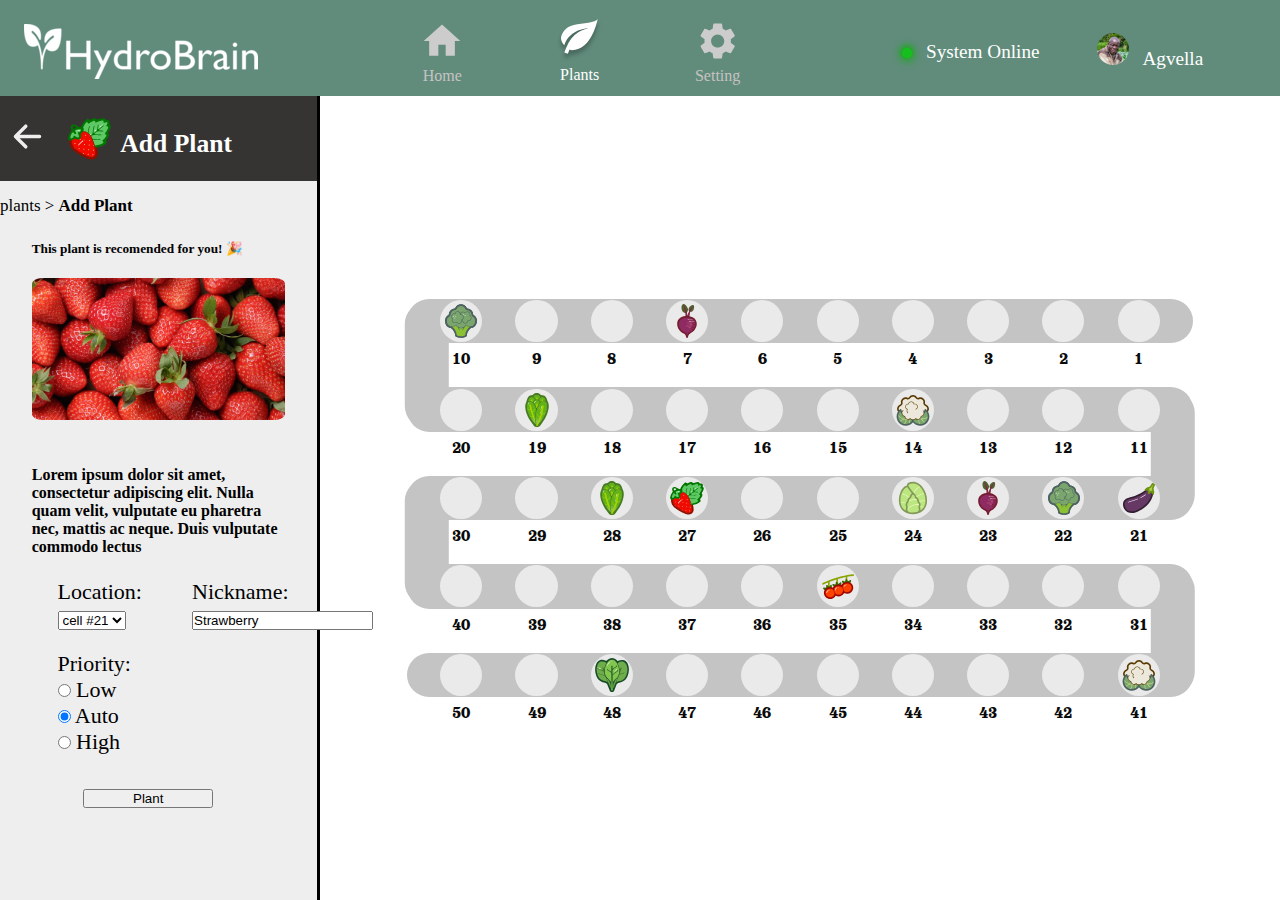
==== addPlant.html @ 0d83acbd "done - starting server tests" ====
<!DOCTYPE html>
<html lang="en">
<head>
    <meta charset="UTF-8">
    <link href="https://cdn.jsdelivr.net/npm/bootstrap@5.0.0-beta3/dist/css/bootstrap.min.css" rel="stylesheet" integrity="sha384-eOJMYsd53ii+scO/bJGFsiCZc+5NDVN2yr8+0RDqr0Ql0h+rP48ckxlpbzKgwra6" crossorigin="anonymous">
    <script src="https://ajax.googleapis.com/ajax/libs/jquery/3.6.0/jquery.min.js"></script>
    <meta http-equiv="X-UA-Compatible" content="IE=edge">
    <meta name="viewport" content="width=device-width, initial-scale=1.0">
    <link rel="stylesheet" href="css/style.css">
    <title>ADD PLANT</title>
</head>
<body>
    <section class="wrapper">
        <header> 
            <div class="burgerMenu">
                <div id="mySidenav" class="sidenav">
                    <a href="javascript:void(0)" class="closebtn" onclick="closeNav()">&times;</a>
                    <a href="home.html">Home</a>
                    <a class="selectedB" href="index.html">Plants</a>
                    <a href="#">Setting</a>
                    <section class= "userNameB">
                        <a href="#"><img src="images/Agvella.svg"> &nbsp; Agvella</a>
                         </section> 
                  </div>
                  
                  <span style="font-size:30px;cursor:pointer; color: white;" onclick="openNav()">&#9776;</span>
                  
                  </div> 
            <a href="home.html" id="logo"></a>
            <nav>
                <a href="home.html"><img src="images/home.svg"><br> Home</a>
                <a class="selected" href="index.html"> <img src="images/plants.svg"><br> Plants</a>
                <a  href="#"><img src="images/settings.svg"><br> Setting</a>
            </nav>
            <section class="userName">
                <section class="systemStatus">
                    <section class="circle"></section> &nbsp; System Online
                </section>
                <section ><a class="user" href="#"><img src="images/Agvella.svg"> &nbsp; Agvella</a></section>
            </section>  
        </header>
        <section class="sideContent column no-padding">
            <section class="sidebarTitle">
                <a href="index.html"> <img src="images/leftArrow.svg" alt="back"></a>
                <img class="plantIcon" src="images/strawberry.svg" alt="back">
                <h1 >Add Plant</h1>
                <a id="sideBarBtn"><img src="images/x.svg"></a>
            </section>
            <section class="breadcrumbsSection">
                <ol class="breadcrumbs">
                    <li class="breadcrumbsItem"><a href="index.html">plants</a></li>
                    <li class="breadcrumbsItem">Add Plant</li>
                </ol>
            </section>
            <section class="objectImage">
                <h5>This plant is recomended for you! 🎉</h5>
                <img  class="objectImage"src="images/Strawberries.png" alt="live photo" ><br> <br>
                <p><b>Lorem ipsum dolor sit amet, consectetur
                    adipiscing elit. Nulla quam velit, vulputate eu
                    pharetra nec, mattis ac neque. Duis vulputate
                    commodo lectus</b></p>
            </section>

            <!-- <section class="objectContent"> -->
                <form action="#" class="objectContent">
                    <span>Location:
                        <select class="form-select w-100" name="cellNum">
                            <option selected value="21">cell #21</option>
                            <option value="22">cell #22</option>
                            <option value="41">cell #41</option>
                            <option value="45">cell #45</option>
                        </select></span>    
                        <span> Nickname:
                            <input type="text" name="nickname" class="form-control w-100" id="floatingInput" value="Strawberry">
                        </span>
                        <span><label>Priority:</label><br><div class="form-check">
                            <input class="form-check-input" type="radio" name="flexRadioDefault" id="radioLow">
                            <label class="form-check-label" for="radioLow">
                                Low
                            </label>
                        </div>
                        <div class="form-check">
                            <input class="form-check-input" type="radio" name="flexRadioDefault" id="radioAuto" checked>
                            <label class="form-check-label" for="radioAuto">
                                Auto
                            </label>
                        </div>
                        <div class="form-check">
                            <input class="form-check-input" type="radio" name="flexRadioDefault" id="radioHigh">
                            <label class="form-check-label" for="radioHigh">
                                High
                            </label>
                        </div></span>
                        <section class="objectButtons">
                            <button type="submit" class="btn btn-success btn-lg w-100">Plant</button>
                        </section>
                </form>
            <!-- </section> -->

        </section>
        <main>
        <section class="mapContainer column">
            <section class="map">
                <div>
                    
                    <section class="pipe vertical" id="Pipe1"></section>
                    <section class="pipe vertical" id="Pipe2"></section>
                    <section class="pipe vertical" id="Pipe3"></section>
                    <section class="pipe vertical" id="Pipe4"></section>
                    <section class="pipe">
                        <section class="cell" id="10">
                            <a href="item.html?itemID=10">10</a>
                        </section>
                        <section class="cell" id="9">
                            <a href="item.html?itemID=9">9</a>
                        </section>
                        <section class="cell" id="8">
                            <a href="item.html?itemID=8">8</a>
                        </section>
                        <section class="cell" id="7">
                            <a href="item.html?itemID=7">7</a>
                        </section>
                        <section class="cell" id="6">
                            <a href="item.html?itemID=6">6</a>
                        </section>
                        <section class="cell" id="5">
                            <a href="item.html?itemID=5">5</a>
                        </section>
                        <section class="cell" id="4">
                            <a href="item.html?itemID=4">4</a>
                        </section>
                        <section class="cell" id="3">
                            <a href="item.html?itemID=3">3</a>
                        </section>
                        <section class="cell" id="2">
                            <a href="item.html?itemID=2">2</a>
                        </section>
                        <section class="cell" id="1">
                            <a href="item.html?itemID=1">1</a>
                        </section>
                    </section>
                    <section class="pipe">
                        <section class="cell">
                            <a href="item.html?itemID=20">20</a>
                        </section>
                        <section class="cell">
                            <a href="item.html?itemID=19">19</a>
                        </section>
                        <section class="cell">
                            <a href="item.html?itemID=18">18</a>
                        </section>
                        <section class="cell">
                            <a href="item.html?itemID=17">17</a>
                        </section>
                        <section class="cell">
                            <a href="item.html?itemID=16">16</a>
                        </section>
                        <section class="cell">
                            <a href="item.html?itemID=15">15</a>
                        </section>
                        <section class="cell">
                            <a href="item.html?itemID=14">14</a>
                        </section>
                        <section class="cell">
                            <a href="item.html?itemID=13">13</a>
                        </section>
                        <section class="cell">
                            <a href="item.html?itemID=12">12</a>
                        </section>
                        <section class="cell">
                            <a href="item.html?itemID=11">11</a>
                        </section>
                    </section>
                    <section class="pipe">
                        <section class="cell">
                            <a href="item.html?itemID=30">30</a>
                        </section>
                        <section class="cell">
                            <a href="item.html?itemID=29">29</a>
                        </section>
                        <section class="cell">
                            <a href="item.html?itemID=28">28</a>
                        </section>
                        <section class="cell">
                            <a href="item.html?itemID=27">27</a>
                        </section>
                        <section class="cell">
                            <a href="item.html?itemID=26">26</a>
                        </section>
                        <section class="cell" id="25">
                            <a href="item.html?itemID=25">25</a>
                        </section>
                        <section class="cell">
                            <a href="item.html?itemID=24">24</a>
                        </section>
                        <section class="cell">
                            <a href="item.html?itemID=23">23</a>
                        </section>
                        <section class="cell">
                            <a href="item.html?itemID=22">22</a>
                        </section>
                        <section class="cell">
                            <a href="item.html?itemID=21">21</a>
                        </section>
                    </section>
                    <section class="pipe">
                        <section class="cell" id="40">
                            <a href="item.html?itemID=40">40</a>
                        </section>
                        <section class="cell">
                            <a href="item.html?itemID=39">39</a>
                        </section>
                        <section class="cell">
                            <a href="item.html?itemID=38">38</a>
                        </section>
                        <section class="cell">
                            <a href="item.html?itemID=37">37</a>
                        </section>
                        <section class="cell">
                            <a href="item.html?itemID=36">36</a>
                        </section>
                        <section class="cell">
                            <a href="item.html?itemID=35">35</a>
                        </section>
                        <section class="cell">
                            <a href="item.html?itemID=34">34</a>
                        </section>
                        <section class="cell">
                            <a href="item.html?itemID=33">33</a>
                        </section>
                        <section class="cell">
                            <a href="item.html?itemID=32">32</a>
                        </section>
                        <section class="cell">
                            <a href="item.html?itemID=31">31</a>
                        </section>
                    </section>
                    <section class="pipe">
                        <section class="cell">
                            <a href="item.html?itemID=50">50</a>
                        </section>
                        <section class="cell">
                            <a href="item.html?itemID=49">49</a>
                        </section>
                        <section class="cell">
                            <a href="item.html?itemID=48">48</a>
                        </section>
                        <section class="cell">
                            <a href="item.html?itemID=47">47</a>
                        </section>
                        <section class="cell">
                            <a href="item.html?itemID=46">46</a>
                        </section>
                        <section class="cell">
                            <a href="item.html?itemID=45">45</a>
                        </section>
                        <section class="cell">
                            <a href="item.html?itemID=44">44</a>
                        </section>
                        <section class="cell">
                            <a href="item.html?itemID=43">43</a>
                        </section>
                        <section class="cell">
                            <a href="item.html?itemID=42">42</a>
                        </section>
                        <section class="cell">
                            <a href="item.html?itemID=41">41</a>
                        </section>
                    </section>

                </div>
            </section>
        </section>
        </main>
        <div class="clear"></div>
    </section>
    <script src="js/scripts.js"></script>
    <script src="https://code.jquery.com/jquery-3.2.1.slim.min.js" integrity="sha384-KJ3o2DKtIkvYIK3UENzmM7KCkRr/rE9/Qpg6aAZGJwFDMVNA/GpGFF93hXpG5KkN" crossorigin="anonymous"></script>
<script src="https://cdnjs.cloudflare.com/ajax/libs/popper.js/1.12.9/umd/popper.min.js" integrity="sha384-ApNbgh9B+Y1QKtv3Rn7W3mgPxhU9K/ScQsAP7hUibX39j7fakFPskvXusvfa0b4Q" crossorigin="anonymous"></script>
<script src="https://maxcdn.bootstrapcdn.com/bootstrap/4.0.0/js/bootstrap.min.js" integrity="sha384-JZR6Spejh4U02d8jOt6vLEHfe/JQGiRRSQQxSfFWpi1MquVdAyjUar5+76PVCmYl" crossorigin="anonymous"></script>
</body>
</html>
<!-- <header></header>
<aside></aside>
<main>

    
</main> -->
---- css/style.css ----
@import url('https://fonts.googleapis.com/css2?family=Orelega+One&display=swap');
@import url('https://fonts.googleapis.com/css2?family=Roboto:wght@100;300;400;500&display=swap');
* {
    margin: 0;
    padding: 0;
    box-sizing: border-box;
    user-select: none;
}

a {
    text-decoration: none;
    color: black;
}
a:hover {
    color: rgb(97, 92, 92);

}

 nav a:hover {
    color:#e1e4e9;
    font-size: large;

}
.selected:hover {
    color:#ffffff;
    font-size: 1em;
} 

.col-1 {width: 8.33%;}
.col-2 {width: 16.66%;}
.col-3 {width: 25%;}
.col-4 {width: 33.33%;}
.col-5 {width: 41.66%;}
.col-6 {width: 50%;}
.col-7 {width: 58.33%;}
.col-8 {width: 66.66%;}
.col-9 {width: 75%;}
.col-10 {width: 83.33%;}
.col-11 {width: 91.66%;}
.col-12 {width: 100%;}

[class*="col-"] {
    float: left;
    padding: 15px;
}

.row::after {
    content: "";
    clear: both;
    display: table;
}
.clear {
    content: "";
    clear: both;
    display: table;
}

body {
    height: 100vh;
}

.wrapper {
    height: fit-content;
    margin: 0 auto;
    z-index: 0;

}

.column {
    float: left;
    padding: 15px;
}

.sideContent {
    background: #EEEEEE;
    min-height: calc(100vh - 6em);
    max-height: fit-content;
    width: 25%;
    border-right:  solid black;
}

.mapContainer {
    height: calc(100vh - 6em);
    width: 85%;
    display: flex;
    justify-content: center;
    align-items: center;
}

.searchBar {
    display: flex;
    justify-content: space-between;
    margin-top: 10px;
    padding-left: 1%;
    padding-right: 3%;
    height: 40px;
    width: 100%;
    align-items: center;
}

.searchBar > select {
    width: 20%;
    float: left;
    color: #6c757d  ;
}
.plusBtn  {
    width: 38px;
    height: 38px;
    float: left;
    color: white;
    border-radius: 5px;
    background: #618C7C;
    text-align: center;
    line-height: 100%;
    background-image: url("../images/plus.svg");
    background-position: center;
    background-repeat: no-repeat;
    background-size: 50%;
}
.searchBar > input[type="text"] {
    width: 30%;
    float: left;
    background-image: url(../images/searchIcon.svg);
    background-repeat: no-repeat;
    text-indent: 40px;
    font-size: 20px;
    background-size: 22px;
    background-position-y: center;
    background-position-x: 10px;

}

.seachBarIcons {
    height: 38px;
    padding-top: 15%;
}

.pipe {
    width: 100%;
    height: 10%;
    background: #C4C4C4;
    border-radius: 33px;
    display: flex;
    justify-content: space-evenly;
    align-items: center ;
}

.vertical {
    position: absolute;
    transform: rotate(-90deg);
    width: 16%;
}

#Pipe1 {
    top: 15%;
    left: -5.5%;
}
#Pipe2 {
    top: 35%;
    left: 89.5%;
}
#Pipe3 {
    top: 55%;
    left: -5.5%;
}
#Pipe4 {
    top: 75%;
    left: 89.5%;
}

.cell {
    width: 5.35%;
    height: 95%;
    border-radius: 100%;
    background: rgba(255, 255, 255, 0.65);
    z-index: 99;
    display: flex;
    justify-content: center;
    align-items: center;
    text-align: center;
    background-image: url("../images/beet.svg");
    background-image: none;
    background-size: 80%;
    background-repeat: no-repeat;
    background-position: center;
}

.cell > label {
    color: #0a0a0a;
    margin-top: 150%;
    font-family: 'Orelega One', cursive;
    font-weight: normal;
    user-select: none;
}
.cell > a {
    color: #0a0a0a;
    padding-top: 180%;
    font-family: 'Orelega One', cursive;
    font-weight: normal;
    user-select: none;
    width: 100%;
    cursor: pointer;
}
	
header {
    padding-top: 7px;
    width: 100%;
    height: 6em;
    background: #618C7C;
    display: flex;
    align-items: center;
    justify-content: space-between;

}

.burgerMenu {
    position: relative;
    padding-left: 2%;
}
	
nav {
    align-items: center;
    justify-content: space-between;
    display: flex;
    width: 25%;
}
	
nav a {  
    text-align: center;  
    color: #c7c2c2;
    font-size: 1em;
}

.selected {
    color: white;
}

#logo {
    background-image: url(../images/hydrologoWhite.png);
    display: block;
    background-repeat: no-repeat;
    background-size: contain;
    width: 235px;
    height: 55px;
}
	
span {
    margin: 10px;
}
	
.userName {
    margin-right: 6%;
    display: flex;
    align-items: center;
    justify-content: space-between;
    color: white;
    font-size: 1.2em;
}

.user {
    color:white;
}

.user:hover {
    color: rgb(218, 209, 209);
}

.systemStatus {
    display: inline-block;
    margin-right: 3em;
}

.circle {
    border-radius: 50%;
    background-color:  #1fb427;
    box-shadow: #09b103 0 -1px 7px 1px, inset #10c719 0 -1px 9px, #09b103 0 2px 12px;
    width: 10px;
    height: 10px;
    display: inline-block;
}

main {
    width: 75%;
    float: left;
    display: flex;
    justify-content: center;
}

.map{
	width: 100%;
	padding-bottom: 56.25%; /* 16:9 */
	position: relative;
    display: flex;
    flex-wrap: wrap;
    justify-content: space-between;
}

.map > div {
	position: absolute;
	top: 0; bottom: 0; left: 0; right: 0;
    display: flex;
    flex-wrap: wrap;
    align-items: center;
	color: white;
	font-size: 24px;
	text-align: center;
}

.listSection {
    height: 92%;
    overflow-y: scroll;
    margin-top: 20px;
    direction: rtl;
    display: flex;
    justify-content: center;
}

.plantsList {
    list-style: none;
    padding: 0;
    width: 92%;
    font-family: 'Roboto', sans-serif;
    direction: ltr;
    height: calc(90vh - 140px);
}
.plantListItem {
    margin-top: 18px;
    height: 40px;
}

.plantListItem > a{
    height: 100%;
    display: flex;
    justify-content: space-between;
    align-items: center;
}
.plantListItem > a:hover {
    color: black;
    border-radius: 5px;
    background: #cececead;
}

.plantListItem > a > img{
    height: 100%;
}

.plantListName {
    display: flex;
    align-items: center;
    width: 50%;
    font-size: 1.4em;
    font-weight: 400;
}

.plantListInfo {
    text-align: center;
    font-weight: 300;
    font-size: 0.9em;
    color: #343a40;
}

.scroll {
    overflow-y: scroll;
}

/* total width */
.scroll::-webkit-scrollbar {
    background-color: transparent;
    width: 8px;
    height: 8px;
}

/* background of the scrollbar except button or resizer */
.scroll::-webkit-scrollbar-track {
    background-color: transparent;
}

/* scrollbar itself */
.scroll::-webkit-scrollbar-thumb {
    background-color: #babac0;
    border-radius: 16px;
}

/* set button(top and bottom of the scrollbar) */
.scroll::-webkit-scrollbar-button {
    display:none;
}

.sidebarTitle {
    background: #363333;
    width: 100%;
    height: 85px;
    color: white;
    display: flex;
    align-items: center;
}

.sidebarTitle > h1 {
    line-height: 85px;
    margin-left: 3%;
    margin-top: 10px;
    font-size: 1.6em;
}

.plantIcon {
    height: 2.7em;
    margin-left: 4%;
}

.sidebarTitle > a > img {
    height: 55px;
    color: cornflowerblue;
}

.no-padding {
    padding: 0;
}

.breadcrumbsSection {
    margin-top: 15px;
}

.breadcrumbs {
    list-style: none;
    display: flex;
    font-size: 17px;
}

.breadcrumbsItem:last-of-type {
    font-weight: bold;
}

.breadcrumbsItem:last-of-type::after {
    content: "";
}

.breadcrumbsItem::after {
    content: " >";
    margin-right: 4px;
}

.object {
    display: flex;
    flex-direction: column;
}

.objectContent {
    display: flex;
    width: 80%;
    margin: 0 auto;
    padding-left: 5%;
    justify-content: space-between;
    flex-wrap: wrap;
}

.objectContent > span {
    font-size: 22px;
    display: block;
    width: 35%;
    float: left;
} 

.objectContent > span:last-of-type {
    width: 100%;
}

.objectContent > span > label {
    font-weight: 500;
}   

.objectButtons {
    width: 70%;
    margin: 10% auto 0;
    display: flex;
    justify-content: space-between;
}

.objectButtons > button {
    width: 130px;
}

.objectImage {
    width: 80%;
    height: 30%;
    margin: 8% auto 4%;
    background: transparent;
    display: flex;
    justify-content: center;
    flex-direction: column;
}

.objectImage > img {
    border-radius: 4%;
    width: 100%;
}

#sideBarBtn111 {
    z-index: 1000;
    visibility: hidden;
    margin-left: auto;
    cursor: pointer;
}

#sideBarBtn {
    position: absolute;
    left: 0;
    z-index: 1000;
    visibility: hidden;
    cursor: pointer;
    transition: 0.5s;
}

#sideBarBtn:hover {
    left: 20px
}

#sideBarBtn > img {
    height: 55px;
}

.tasks {
    width: 50%;
    margin-top: 8vh;
}

.tasksList {
    overflow: auto;
    display: flex;
    flex-shrink: unset;
    margin-top: 28px;
}

.tasks > h2 {
    font-weight: 500;
}

.tasksList > a {
    display: inline-block;
    color: black;
    background: #eeeeee;
    padding: 14px;
    margin-left: 10px;
    margin-bottom: 7px;
    text-decoration: none;
    border-radius: 10px;
    height: 10em;
    min-width: 14em;
}

.tasksList > a:first-of-type {
    margin-left: 0;
}

.tasksList > a > h1{
    text-transform: uppercase;
    font-size: 1.6em;
    font-weight: 400;
}

.tasksList > a > p{
    font-size: 1.1em;
    font-weight: 300;
}

.weather {
    margin-top: 8vh;
    width: 50%;
    position: absolute; 

}

.welcomeSection > h1 {
    font-size: 3.2em;
}

.welcomeSection > h3 {
    font-size: 1.5em;
    color: slategrey;
    font-weight: 400;
}

.google-weather {
    position: relative;
    left: -180px; 
    top: -180px;
    width: 100em; 
    height: 10240px;
    transform-origin: 180px 180px;
    transition: 0.3s;
    position: absolute;
}
.google-weather-crop {
    width: calc(655px); 
    height: calc(350px);
    overflow: hidden;
    transition: 0.3s;
    position: absolute;
}
.google-weather-place {
    width: 50%; 
    height: 10vh;
    margin-left: 200px;
    margin-top: 200px;
}

.homePage {
    margin: 1em 2em;
}

.sidenav {
    height: 100%;
    width: 30%;
    position: fixed;
    z-index: 1500;
    top: 0;
    left: 0;
    background-color: #818181;
    overflow-x: hidden;
    transition: 0.5s;
    padding-top: 60px;
    width: 0;
}
.sidenav a {
    margin-top: 0.5em;
    padding: 8px 8px 8px 32px;
    text-decoration: none;
    font-size: 25px;
    color: #cfcfcf;
    display: block;
    transition: 0.3s;

}
.userNameB a {
    font-size: 20px;
}
  
.sidenav a:hover {
    color: #f1f1f1;
}

.sidenav .closebtn {
    position: absolute;
    top: 0;
    right: 25px;
    font-size: 36px;
    margin-left: 50px;
}

.sidenav .selectedB {
    font-size: 30px;
    font-weight: bold;
}

#id21 {
    border: 0.12em dashed black; 
}

/* Desktop */
@media only screen and (min-width: 76em){
    .burgerMenu{
        display: none;
    }
    #logo {
        margin-left: 1.5em;
    }
}
/* Laptop */
@media only screen and (max-width: 76em) {
    .sideContent {
        /* visibility: hidden; */
        position: absolute;
        width: 30vw;
        z-index: 100;
        width: 40vw;
    }
    main {
        width: 100%;
    }
    #sideBarBtn {
        visibility: visible;
        transform: translate(33vw,0);
    }
    nav {
        display: none;
    }
    .user {
        display: none;
    }
    .system {
        margin-right: 0;
    }
    #logo {
        margin: auto;

    }
    .userNameB  {
        position: absolute;
        bottom: 50px;
    }
    .searchBar {
        width: calc(100% - 55px);
    }
    .tasks {
        width: 100%;
    }
    .weather {
        width: 90%;
    }
}
/* Tablet */
@media only screen and (max-width: 60em) {
    header {
        width: 100%;
    }
    .object {
        width: 95%;
        margin: auto auto;
    }
    #sideBarBtn {
        visibility: hidden;
    }
    .sideContent {
        width: 100%;
        visibility: visible;
        border: hidden;
        position: static;
    }
    main {
        visibility: hidden;
        position: absolute;
    }
    .wrapper {
        width: 100%;
    }
    nav {
        display: none;
    }
    .user {
        display: none;
    }
}
/* Phone */
@media only screen and (max-width: 48em) {
    .object {
        width: 100%;
    }
    .sideContent {
        width: 100%;
        visibility: visible;
        border: hidden;
    }
    main {
        visibility: hidden;
        position: absolute;
    }
    nav{
        display: none;
    }
     .user{
        display: none;
    }
    .circle {
        visibility: visible;
        position: absolute;
        right: 40px;
        top: 2.8em;     
    }
    .systemStatus {
        float: right;
        margin: 0;
        margin-left: 1em;
        font-size: 0.9em;
        white-space: nowrap;
        visibility: hidden;
    }
    #logo {
        margin-left: 25px;
        margin-bottom: 8px;
    }
}
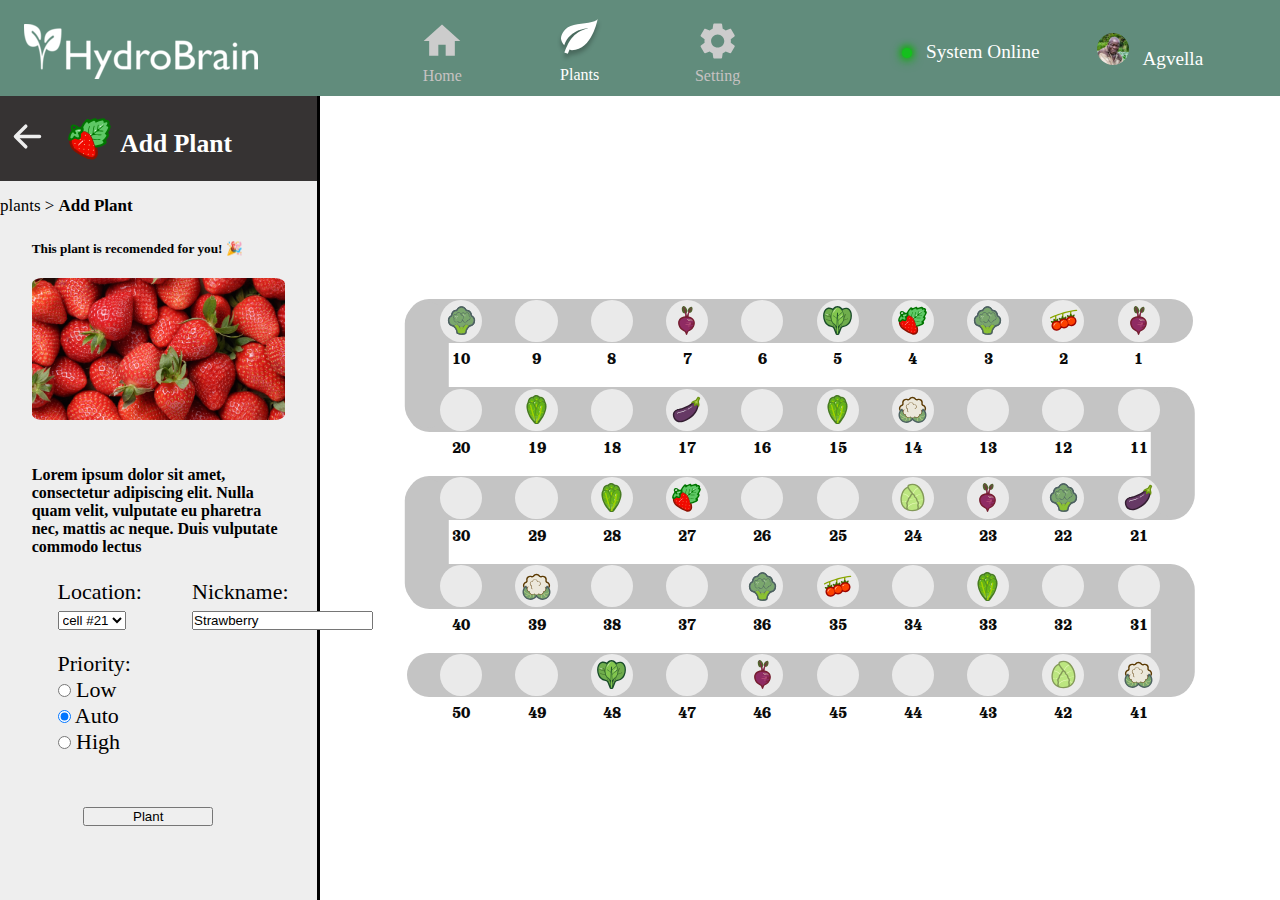
==== commit 03f2f78f: "added success messages" ====
--- a/addPlant.html
+++ b/addPlant.html
@@ -15,8 +15,8 @@
             <div class="burgerMenu">
                 <div id="mySidenav" class="sidenav">
                     <a href="javascript:void(0)" class="closebtn" onclick="closeNav()">&times;</a>
-                    <a href="home.html">Home</a>
-                    <a class="selectedB" href="index.html">Plants</a>
+                    <a href="index.html">Home</a>
+                    <a class="selectedB" href="list.html">Plants</a>
                     <a href="#">Setting</a>
                     <section class= "userNameB">
                         <a href="#"><img src="images/Agvella.svg"> &nbsp; Agvella</a>
@@ -26,10 +26,10 @@
                   <span style="font-size:30px;cursor:pointer; color: white;" onclick="openNav()">&#9776;</span>
                   
                   </div> 
-            <a href="home.html" id="logo"></a>
+            <a href="index.html" id="logo"></a>
             <nav>
-                <a href="home.html"><img src="images/home.svg"><br> Home</a>
-                <a class="selected" href="index.html"> <img src="images/plants.svg"><br> Plants</a>
+                <a href="index.html"><img src="images/home.svg"><br> Home</a>
+                <a class="selected" href="list.html"> <img src="images/plants.svg"><br> Plants</a>
                 <a  href="#"><img src="images/settings.svg"><br> Setting</a>
             </nav>
             <section class="userName">
@@ -41,14 +41,14 @@
         </header>
         <section class="sideContent column no-padding">
             <section class="sidebarTitle">
-                <a href="index.html"> <img src="images/leftArrow.svg" alt="back"></a>
+                <a href="list.html"> <img src="images/leftArrow.svg" alt="back"></a>
                 <img class="plantIcon" src="images/strawberry.svg" alt="back">
                 <h1 >Add Plant</h1>
                 <a id="sideBarBtn"><img src="images/x.svg"></a>
             </section>
             <section class="breadcrumbsSection">
                 <ol class="breadcrumbs">
-                    <li class="breadcrumbsItem"><a href="index.html">plants</a></li>
+                    <li class="breadcrumbsItem"><a href="list.html">plants</a></li>
                     <li class="breadcrumbsItem">Add Plant</li>
                 </ol>
             </section>
@@ -61,7 +61,6 @@
                     commodo lectus</b></p>
             </section>
 
-            <!-- <section class="objectContent"> -->
                 <form action="#" class="objectContent">
                     <span>Location:
                         <select class="form-select w-100" name="cellNum">
@@ -91,11 +90,13 @@
                                 High
                             </label>
                         </div></span>
-                        <section class="objectButtons">
-                            <button type="submit" class="btn btn-success btn-lg w-100">Plant</button>
+                        <section class="objectButtons COL">
+                            <div class="alert alert-success hide" role="alert">
+                                Plant added successfuly!
+                            </div>
+                            <button type="submit" id="plantBtn" data-bs-dismiss="alert" class="btn btn-success btn-lg w-100">Plant</button>
                         </section>
                 </form>
-            <!-- </section> -->
 
         </section>
         <main>
--- a/css/style.css
+++ b/css/style.css
@@ -180,9 +180,17 @@
     text-align: center;
     background-image: url("../images/beet.svg");
     background-image: none;
-    background-size: 80%;
+    background-size: 70%;
     background-repeat: no-repeat;
     background-position: center;
+}
+
+.cell:hover {
+    background: white;
+    background-repeat: no-repeat;
+    background-size: 85%;
+    background-position: center;
+    box-shadow: 0 0 10px rgb(224, 224, 224);
 }
 
 .cell > label {
@@ -473,6 +481,19 @@
     margin: 10% auto 0;
     display: flex;
     justify-content: space-between;
+    /* flex-direction: column; */
+}
+
+.object > .alert {
+    margin: 4em auto -2em;
+}
+
+.hide {
+    visibility: hidden;
+}
+
+.COL {
+    flex-direction: column;
 }
 
 .objectButtons > button {
@@ -519,7 +540,7 @@
 }
 
 .tasks {
-    width: 50%;
+    width: 100%;
     margin-top: 8vh;
 }
 
@@ -562,12 +583,149 @@
     font-weight: 300;
 }
 
+.homeCard {
+    display: inline-block;
+    color: black;
+    background: #eeeeee;
+    padding: 14px;
+    margin-left: 10px;
+    margin-bottom: 7px;
+    text-decoration: none;
+    border-radius: 10px;
+    height: 10em;
+    min-width: 14em;
+    margin-top: 2em;
+}
+
+.homeCard > h3 {
+    text-transform: uppercase;
+    margin-top: -2.2em;
+    font-size: 1.3em;
+}
+
+.stat {
+    /* width: 100%; */
+    /* height: 100%; */
+    text-align: center;
+    font-size: 5em;
+    margin: 1em auto;
+    /* line-height: 3em; */
+}
+.stat > span {
+    font-size: 0.4em;
+    line-height: 2px;
+}
+
+.waterVal {
+    display: grid;
+    position: relative;
+    width: 100%;
+    height: 85%;
+    margin-left: 10%;
+    margin-top: 10%;
+
+    grid-template-columns: 2fr 1fr;
+    align-content: space-between;
+}
+
+.liveView {
+    /* min-width: calc(14em * 2 + 20px); */
+    /* margin-top: 0; */
+    grid-column-start: 2;
+    grid-column-end: 4;
+    background-image: url("../images/Ripe-eggplant.jpg");
+    background-position-y: 50%;
+    background-position-x: 50%;
+    background-repeat: no-repeat;
+    background-size: 100%;
+}
+
+.gaugeSec{
+    min-width: calc(14em * 3 + 30px);
+    grid-column-start: 1;
+    grid-column-end: 4;
+    height: 17em;
+    /* display: grid; */
+    /* justify-content: space-around; */
+    /* grid-template-columns: 30% 30% 30%; */
+}
+
+.homeStats {
+    width: 48%;
+    display: grid;
+    grid-template-columns: repeat(3, 33%);
+    grid-template-rows: repeat(3, 33%);
+    gap: 10px;
+}
+
+.homeStats > .homeCard {
+    height: 17em;
+}
+
 .weather {
     margin-top: 8vh;
-    width: 50%;
-    position: absolute; 
-
-}
+    width: 100%;
+    /* position: absolute;  */
+
+}
+
+.homeWrapper {
+    display: flex;
+    justify-content: space-between;
+    flex-wrap: wrap;
+    align-items: center;
+    /* margin: 1em; */
+    margin: 1.2em auto;
+    /* margin-left: 2em; */
+    width: 98%;
+}
+
+.test {
+    width: 100px;
+}
+
+.gaugeSec > div {
+    display: grid;
+    grid-template-columns: 33% 33% 33%;
+    grid-template-rows: 90% 10%;
+    height: 17em;
+    align-items: center;
+}
+
+.gaugeLable {
+    /* position: absolute; */
+    margin-bottom: 8em;
+    font-size: larger;
+    text-align: center;
+}
+
+
+/* ..................... */
+.gauge-container {
+    width: 80%;
+    margin: 0 auto;
+    margin-top: 4em;
+
+}
+  
+.gauge-container > .gauge > .dial {
+    stroke: #77777770;
+    stroke-width: 6;
+}
+  
+.gauge-container > .gauge > .value {
+    stroke: #618c7c;
+    stroke-width: 6;
+}
+ 
+.gauge-container > .gauge > .value-text {
+    fill: rgb(47, 227, 255);
+    font-family: sans, 'sans-serif';
+    font-weight: bold;
+    font-size: 0.6em;
+}
+/* ..................... */
+
 
 .welcomeSection > h1 {
     font-size: 3.2em;
@@ -604,7 +762,9 @@
 }
 
 .homePage {
-    margin: 1em 2em;
+    /* margin: 1em 2em; */
+    float: left;
+    width: 49%;
 }
 
 .sidenav {
@@ -773,8 +933,66 @@
         white-space: nowrap;
         visibility: hidden;
     }
-    #logo {
-        margin-left: 25px;
-        margin-bottom: 8px;
-    }
-}
+
+    .homeStats {
+        display: flex;
+        flex-direction: column;
+        margin-right: 10px;
+    }
+
+    .stat {
+        margin: 0.4em auto;
+    }
+
+    .homeStats > .homeCard {
+        height: 10em;
+    }
+
+    .homePage {
+        width: 100%;
+        float: none;
+    }
+    .gaugeSec {
+        display: flex;
+        width: 100%;
+        min-width: 0;
+    }
+
+    .gaugeSec > div {
+        width: 100%;
+        position: absolute;
+        margin-top: -6em;
+        grid-template-rows: auto;
+        margin-left: -1em;
+    }
+
+    .gaugeLable {
+        position: absolute;
+        top: 10em;
+    }
+    .gaugeLable:nth-of-type(1) {
+        left: 12%;
+    }
+    .gaugeLable:nth-of-type(2) {
+        left: 39%;
+    }
+    .gaugeLable:nth-of-type(3) {
+        left: 75%;
+    }
+    
+}
+
+
+@media only screen and (max-width: 88em) {    
+    .homeWrapper {
+        display: block;
+    }
+    .homeStats {
+        margin-top: 6em;
+        width: 100%;
+    }
+    .homePage {
+        width: 100%;
+        float: none;
+    }
+}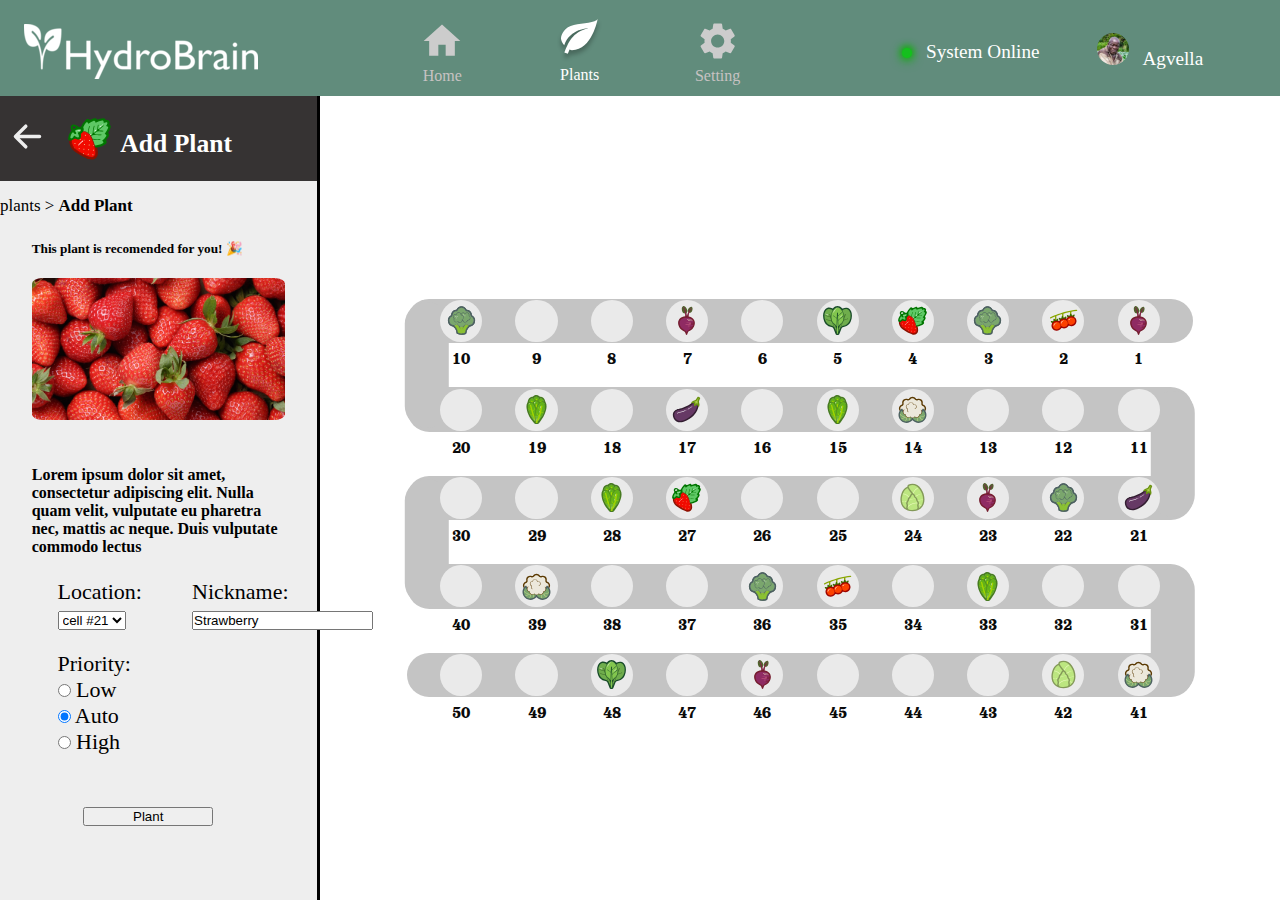
==== commit 1c3775c6: "updated forms" ====
--- a/addPlant.html
+++ b/addPlant.html
@@ -62,6 +62,7 @@
             </section>
 
                 <form action="#" class="objectContent">
+                    <input type="hidden" name="type" value="strawberry">
                     <span>Location:
                         <select class="form-select w-100" name="cellNum">
                             <option selected value="21">cell #21</option>
@@ -73,19 +74,19 @@
                             <input type="text" name="nickname" class="form-control w-100" id="floatingInput" value="Strawberry">
                         </span>
                         <span><label>Priority:</label><br><div class="form-check">
-                            <input class="form-check-input" type="radio" name="flexRadioDefault" id="radioLow">
+                            <input class="form-check-input" type="radio" name="priority" id="radioLow" value="0">
                             <label class="form-check-label" for="radioLow">
                                 Low
                             </label>
                         </div>
                         <div class="form-check">
-                            <input class="form-check-input" type="radio" name="flexRadioDefault" id="radioAuto" checked>
+                            <input class="form-check-input" type="radio" name="priority" id="radioAuto" value="1" checked>
                             <label class="form-check-label" for="radioAuto">
                                 Auto
                             </label>
                         </div>
                         <div class="form-check">
-                            <input class="form-check-input" type="radio" name="flexRadioDefault" id="radioHigh">
+                            <input class="form-check-input" type="radio" name="priority" value="2" id="radioHigh">
                             <label class="form-check-label" for="radioHigh">
                                 High
                             </label>
